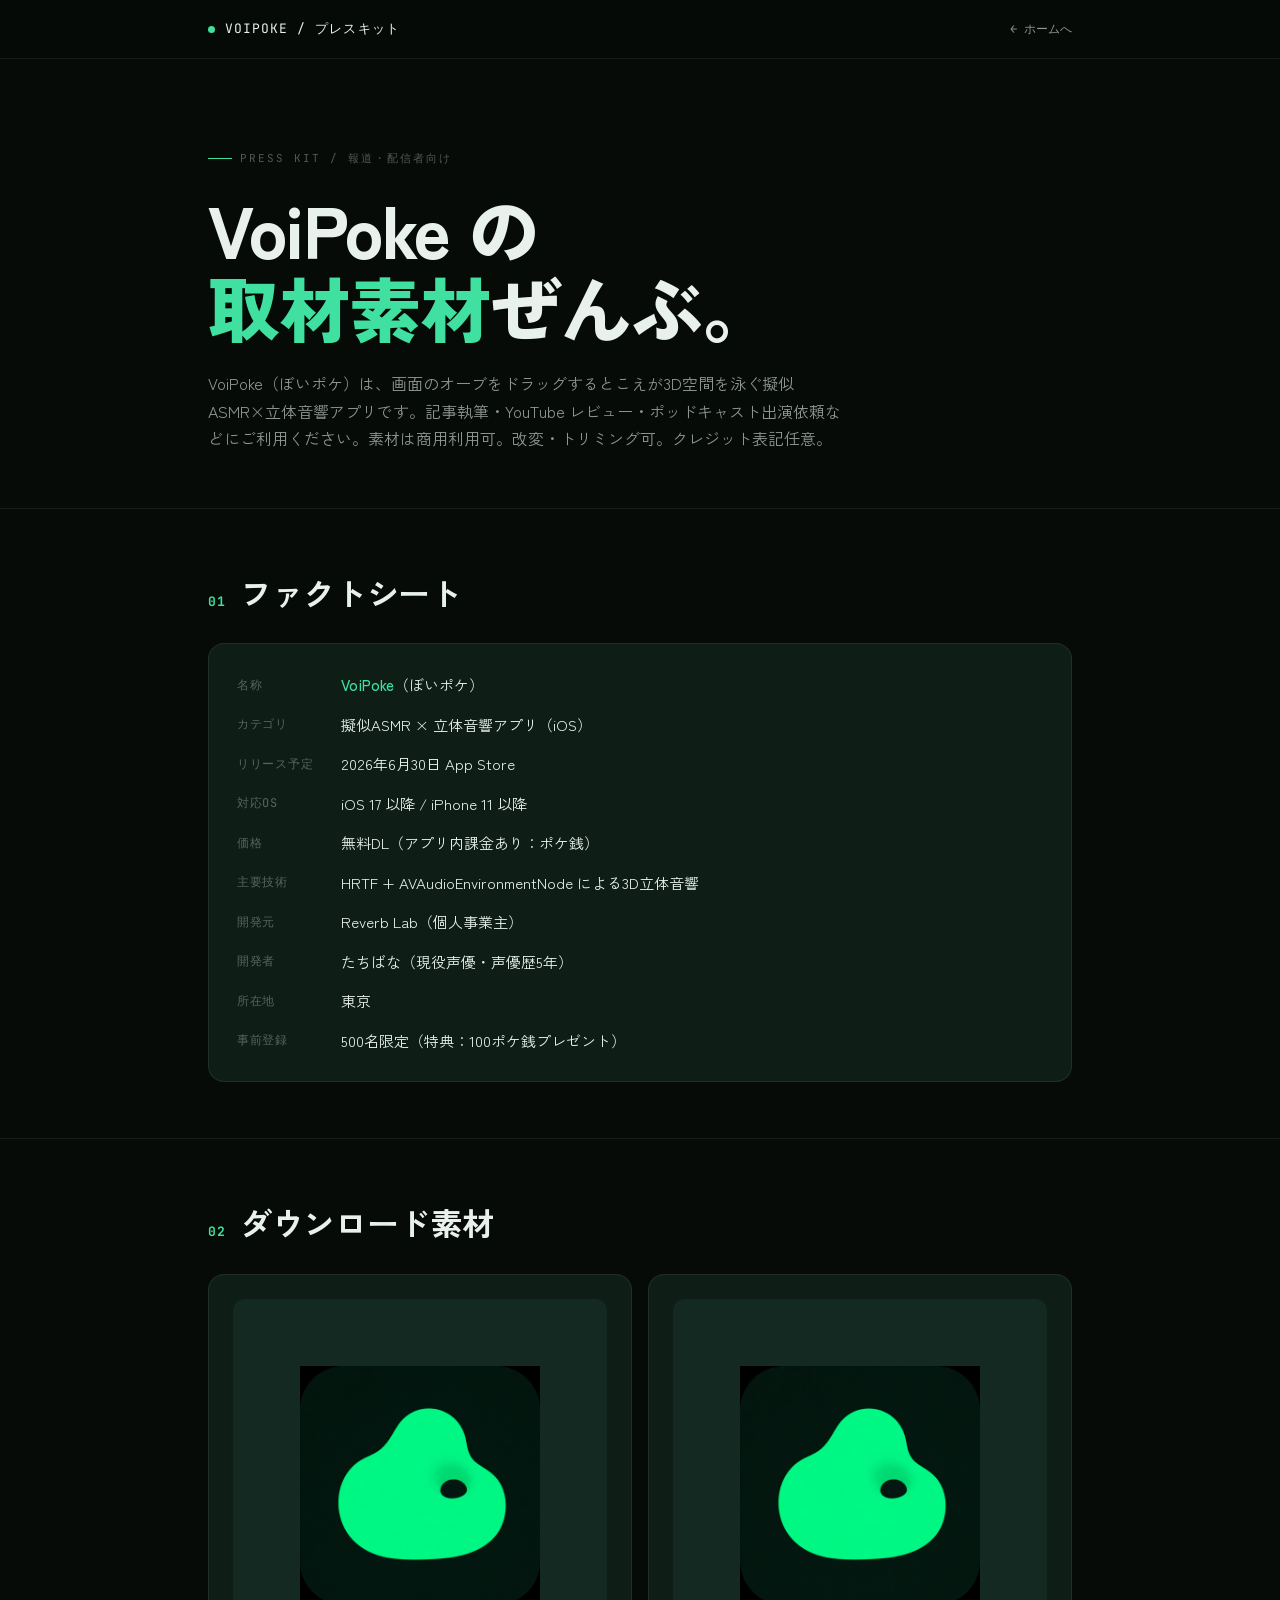
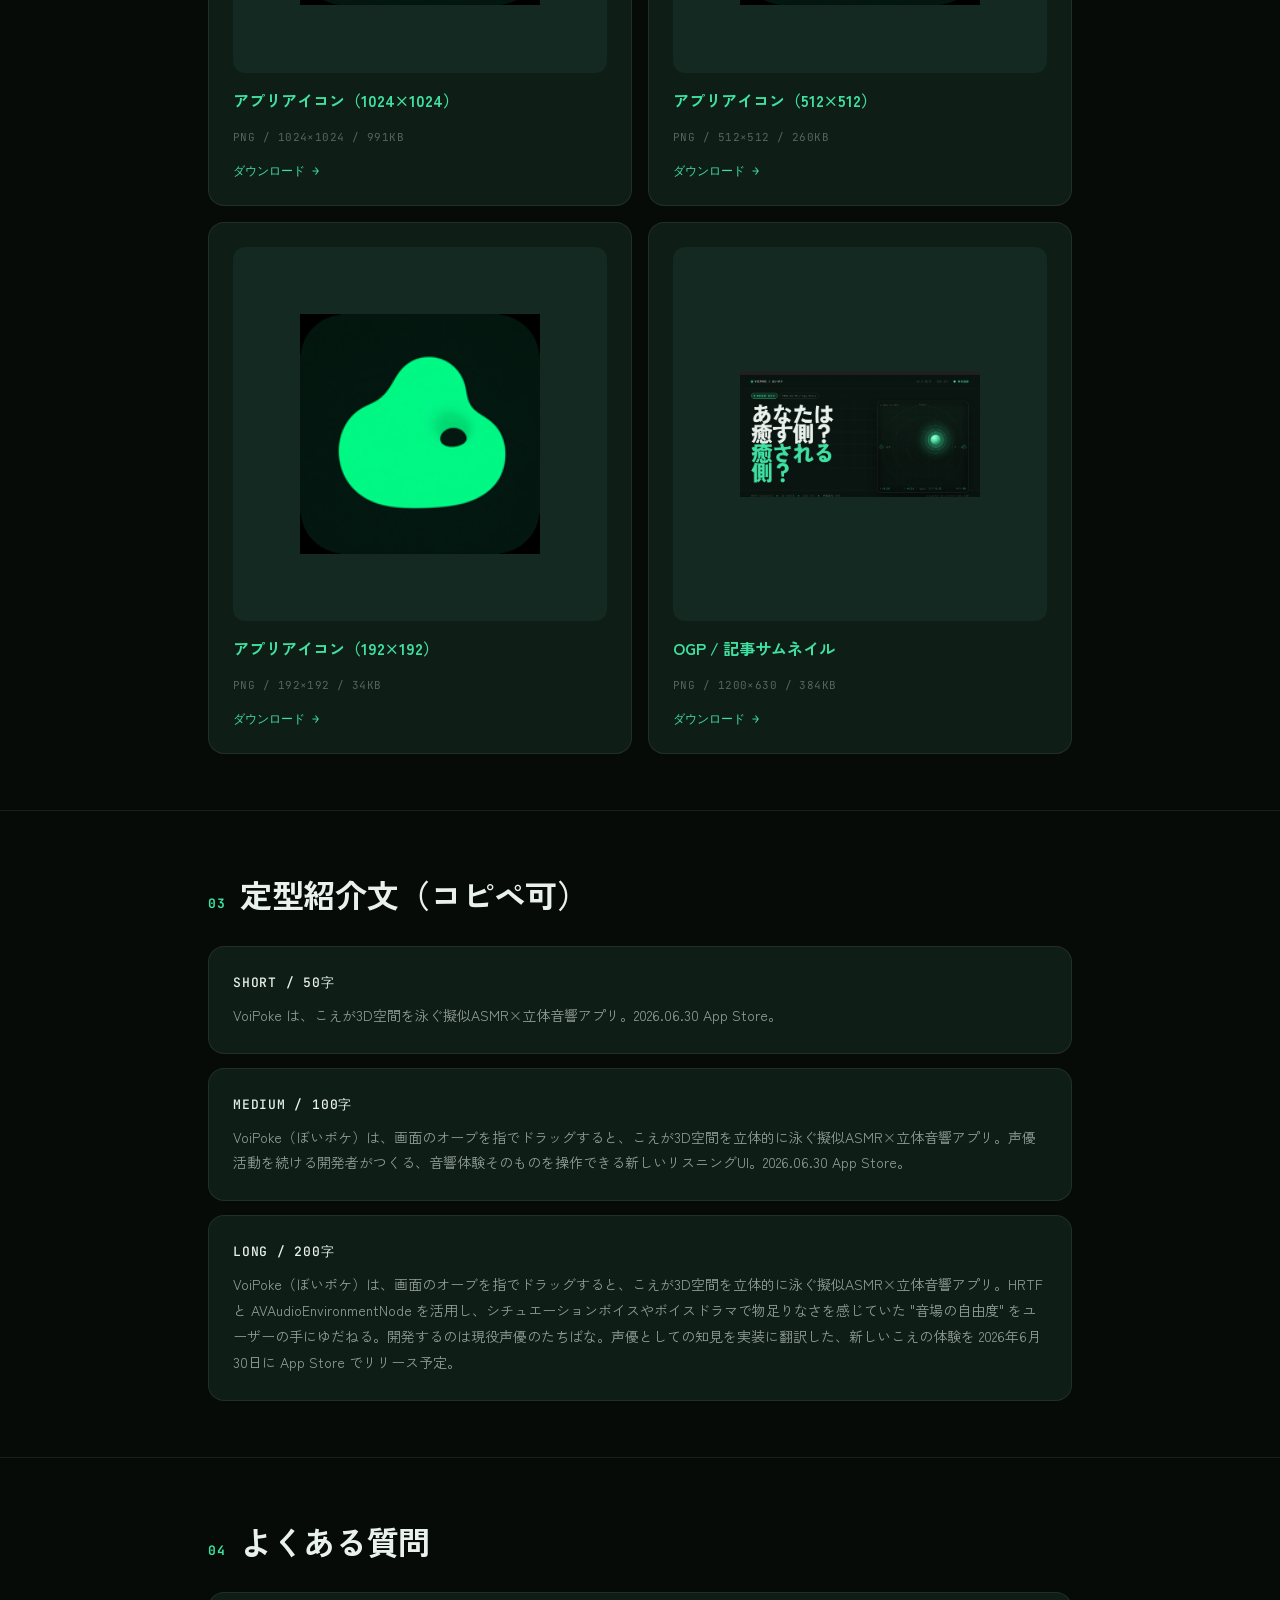
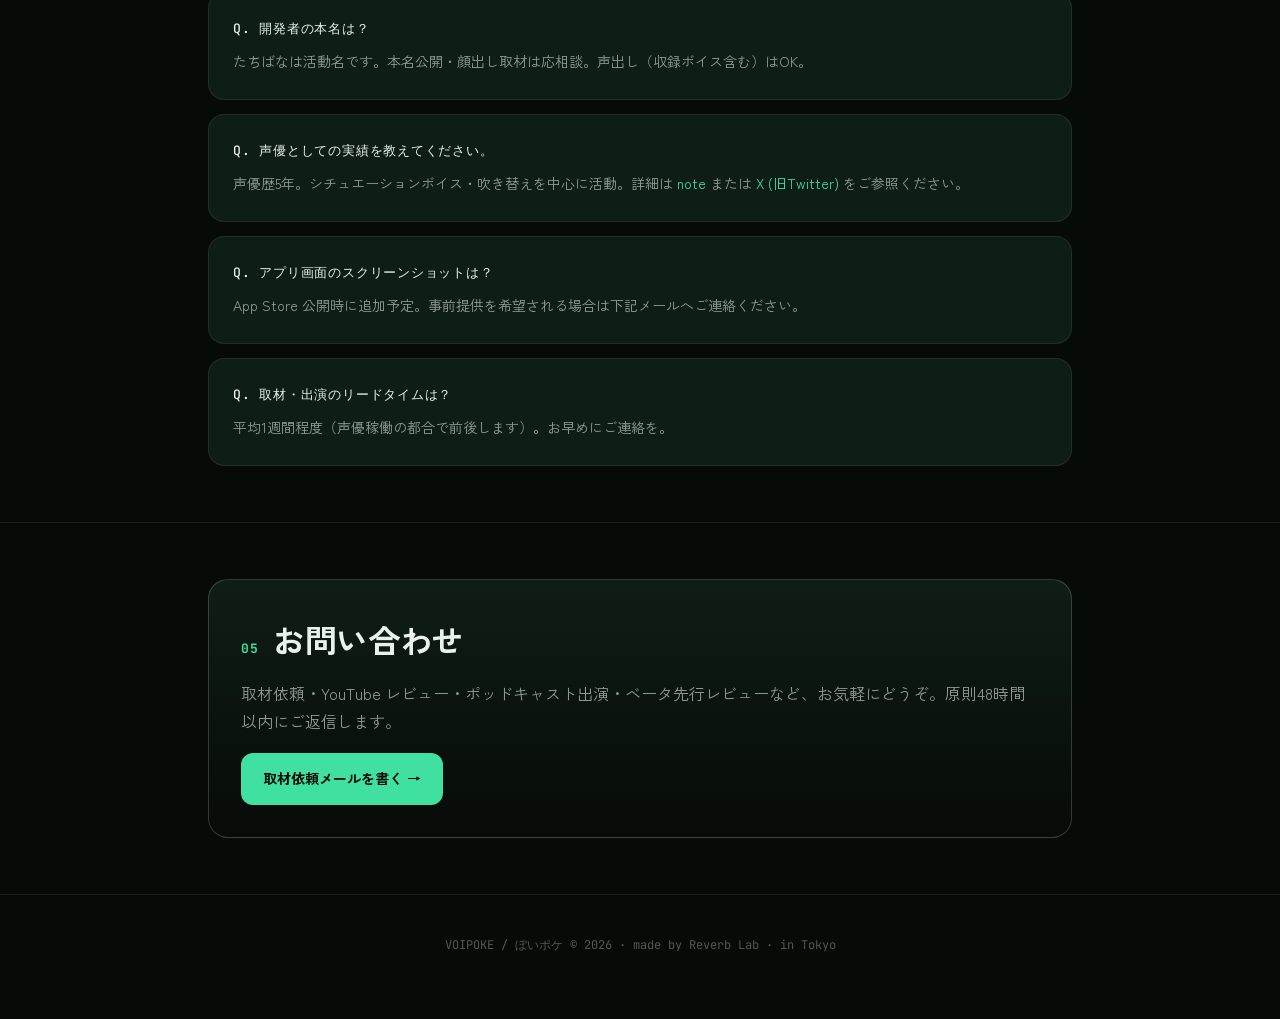
==== press/index.html @ 4cdbb6ff "feat: v0.9 mobile-friendly LP + new app icon + legal pages + press kit - Replace 8 broken `href="#"`" ====
<!doctype html>
<html lang="ja">
<head>
<meta charset="utf-8" />
<meta name="viewport" content="width=device-width, initial-scale=1, viewport-fit=cover" />
<title>VoiPoke プレスキット ─ メディア・取材・配信者向け</title>
<meta name="description" content="VoiPoke（ぼいポケ）の公式プレスキット。アプリアイコン、スクリーンショット、ファクトシート、ロゴ素材をダウンロードできます。" />
<link rel="canonical" href="https://voipoke-lp.reverb-lab.com/press" />
<link rel="icon" type="image/png" sizes="32x32" href="/icon-32.png" />
<link rel="icon" type="image/png" sizes="192x192" href="/icon-192.png" />
<link rel="apple-touch-icon" sizes="180x180" href="/icon-180.png" />
<meta property="og:title" content="VoiPoke プレスキット" />
<meta property="og:description" content="アプリアイコン、スクリーンショット、ファクトシート、ロゴ素材をダウンロードできます。" />
<meta property="og:url" content="https://voipoke-lp.reverb-lab.com/press" />
<meta property="og:type" content="website" />
<meta name="theme-color" content="#0A1410" />
<link rel="preconnect" href="https://fonts.googleapis.com" />
<link rel="preconnect" href="https://fonts.gstatic.com" crossorigin />
<link href="https://fonts.googleapis.com/css2?family=Zen+Kaku+Gothic+New:wght@400;500;700;900&family=JetBrains+Mono:wght@300;400;500&display=swap" rel="stylesheet" />
<style>
  :root{
    --ink:#070b08;
    --ink-2:#0f1d17;
    --ink-3:#142922;
    --mint:#3FE0A0;
    --mint-soft:#3FE0A055;
    --bone:#E8F1EC;
    --bone-dim:#E8F1EC99;
    --bone-mute:#E8F1EC55;
    --line:#E8F1EC15;
    --line-strong:#E8F1EC30;
    --display:'Zen Kaku Gothic New',system-ui,sans-serif;
    --mono:'JetBrains Mono',ui-monospace,monospace;
  }
  *{box-sizing:border-box;margin:0;padding:0;-webkit-font-smoothing:antialiased;}
  html,body{background:var(--ink);color:var(--bone);font-family:var(--display);}
  body{overflow-x:hidden;line-height:1.7;font-feature-settings:"palt" 1;}
  a{color:var(--mint);text-decoration:none;transition:opacity .2s;}
  a:hover{opacity:.7;}
  .container{max-width:920px;margin:0 auto;padding:0 28px;}
  @media (max-width:720px){.container{padding:0 20px;}}

  nav.top{
    position:sticky;top:0;z-index:10;
    background:rgba(7,11,8,.85);backdrop-filter:blur(12px);
    border-bottom:1px solid var(--line);
    padding:18px 0;
  }
  nav.top .inner{display:flex;align-items:center;justify-content:space-between;gap:16px;}
  nav.top .mark{font-family:var(--mono);font-size:13px;letter-spacing:.08em;display:flex;align-items:center;gap:10px;}
  nav.top .mark .dot{width:7px;height:7px;background:var(--mint);border-radius:50%;display:inline-block;}
  nav.top .back{font-family:var(--mono);font-size:12px;color:var(--bone-dim);}

  header.hero{
    padding:80px 0 56px;border-bottom:1px solid var(--line);
  }
  .tag{display:inline-flex;align-items:center;gap:8px;font-family:var(--mono);font-size:11px;letter-spacing:.18em;color:var(--bone-mute);margin-bottom:20px;}
  .tag::before{content:"";width:24px;height:1px;background:var(--mint);}
  h1{
    font-size:clamp(36px,7vw,72px);font-weight:900;line-height:1.1;letter-spacing:-.02em;
    margin-bottom:24px;
  }
  h1 .accent{color:var(--mint);}
  header.hero p{font-size:16px;color:var(--bone-dim);max-width:640px;}

  section{padding:56px 0;border-bottom:1px solid var(--line);}
  h2{
    font-size:clamp(22px,3.5vw,32px);font-weight:700;letter-spacing:-.01em;
    margin-bottom:24px;display:flex;align-items:baseline;gap:14px;
  }
  h2 .num{font-family:var(--mono);font-size:13px;color:var(--mint);letter-spacing:.08em;}
  @media (max-width:560px){
    h2{flex-direction:column;align-items:flex-start;gap:6px;}
  }

  /* Fact sheet */
  .facts{
    display:grid;grid-template-columns:max-content 1fr;gap:14px 28px;
    background:var(--ink-2);border:1px solid var(--line);border-radius:16px;padding:28px;
    font-size:15px;
  }
  .facts dt{color:var(--bone-mute);font-family:var(--mono);font-size:12px;letter-spacing:.06em;align-self:center;}
  .facts dd{color:var(--bone);}
  .facts dd b{color:var(--mint);font-weight:500;}
  @media (max-width:560px){
    .facts{grid-template-columns:1fr;gap:6px 0;padding:20px;}
    .facts dt{margin-top:14px;}
    .facts dt:first-child{margin-top:0;}
  }

  /* Asset cards */
  .assets{display:grid;grid-template-columns:repeat(2,1fr);gap:16px;}
  @media (max-width:640px){.assets{grid-template-columns:1fr;}}
  .asset{
    background:var(--ink-2);border:1px solid var(--line);border-radius:16px;
    padding:24px;display:flex;flex-direction:column;gap:14px;
    transition:border-color .2s, transform .2s;
  }
  .asset:hover{border-color:var(--mint-soft);transform:translateY(-2px);}
  .asset-thumb{
    aspect-ratio:1/1;background:var(--ink-3);border-radius:12px;
    display:flex;align-items:center;justify-content:center;overflow:hidden;
  }
  .asset-thumb img{width:100%;height:100%;object-fit:contain;padding:18%;}
  .asset h3{font-size:16px;font-weight:600;}
  .asset .meta{font-family:var(--mono);font-size:11px;color:var(--bone-mute);letter-spacing:.04em;}
  .asset .dl{
    margin-top:auto;display:inline-flex;align-items:center;gap:8px;
    font-family:var(--mono);font-size:12px;color:var(--mint);
  }

  /* Boilerplate */
  .boil{
    background:var(--ink-2);border:1px solid var(--line);border-radius:16px;
    padding:24px;font-size:14px;color:var(--bone-dim);line-height:1.85;
  }
  .boil h4{color:var(--bone);font-size:13px;font-weight:500;margin-bottom:8px;font-family:var(--mono);letter-spacing:.06em;}
  .boil + .boil{margin-top:14px;}

  /* Contact */
  .contact{
    background:linear-gradient(180deg,#0f1d17,#070b08);
    border:1px solid var(--line-strong);border-radius:20px;
    padding:32px;
  }
  .contact h2{margin-bottom:14px;}
  .contact p{color:var(--bone-dim);margin-bottom:18px;}
  .contact a.btn{
    display:inline-flex;align-items:center;gap:10px;
    padding:14px 22px;border-radius:12px;
    background:var(--mint);color:var(--ink);font-weight:700;font-size:14px;
  }

  footer{padding:40px 0 64px;color:var(--bone-mute);font-size:12px;font-family:var(--mono);text-align:center;}
</style>
</head>
<body>

<nav class="top">
  <div class="container inner">
    <div class="mark"><span class="dot"></span>VOIPOKE / プレスキット</div>
    <a class="back" href="/">← ホームへ</a>
  </div>
</nav>

<header class="hero">
  <div class="container">
    <div class="tag">PRESS KIT / 報道・配信者向け</div>
    <h1>VoiPoke の<br /><span class="accent">取材素材</span>ぜんぶ。</h1>
    <p>VoiPoke（ぼいポケ）は、画面のオーブをドラッグするとこえが3D空間を泳ぐ擬似ASMR×立体音響アプリです。記事執筆・YouTube レビュー・ポッドキャスト出演依頼などにご利用ください。素材は商用利用可。改変・トリミング可。クレジット表記任意。</p>
  </div>
</header>

<section>
  <div class="container">
    <h2><span class="num">01</span>ファクトシート</h2>
    <dl class="facts">
      <dt>名称</dt><dd><b>VoiPoke</b>（ぼいポケ）</dd>
      <dt>カテゴリ</dt><dd>擬似ASMR × 立体音響アプリ（iOS）</dd>
      <dt>リリース予定</dt><dd>2026年6月30日 App Store</dd>
      <dt>対応OS</dt><dd>iOS 17 以降 / iPhone 11 以降</dd>
      <dt>価格</dt><dd>無料DL（アプリ内課金あり：ポケ銭）</dd>
      <dt>主要技術</dt><dd>HRTF + AVAudioEnvironmentNode による3D立体音響</dd>
      <dt>開発元</dt><dd>Reverb Lab（個人事業主）</dd>
      <dt>開発者</dt><dd>たちばな（現役声優・声優歴5年）</dd>
      <dt>所在地</dt><dd>東京</dd>
      <dt>事前登録</dt><dd>500名限定（特典：100ポケ銭プレゼント）</dd>
    </dl>
  </div>
</section>

<section>
  <div class="container">
    <h2><span class="num">02</span>ダウンロード素材</h2>
    <div class="assets">
      <a class="asset" href="/icon-1024.png" download>
        <div class="asset-thumb"><img src="/icon-1024.png" alt="VoiPoke アプリアイコン" /></div>
        <h3>アプリアイコン（1024×1024）</h3>
        <div class="meta">PNG / 1024×1024 / 991KB</div>
        <div class="dl">ダウンロード →</div>
      </a>
      <a class="asset" href="/icon-512.png" download>
        <div class="asset-thumb"><img src="/icon-512.png" alt="VoiPoke アプリアイコン 512" /></div>
        <h3>アプリアイコン（512×512）</h3>
        <div class="meta">PNG / 512×512 / 260KB</div>
        <div class="dl">ダウンロード →</div>
      </a>
      <a class="asset" href="/icon-192.png" download>
        <div class="asset-thumb"><img src="/icon-192.png" alt="VoiPoke アプリアイコン 192" /></div>
        <h3>アプリアイコン（192×192）</h3>
        <div class="meta">PNG / 192×192 / 34KB</div>
        <div class="dl">ダウンロード →</div>
      </a>
      <a class="asset" href="/ogp.png" download>
        <div class="asset-thumb"><img src="/ogp.png" alt="VoiPoke OGP 画像" /></div>
        <h3>OGP / 記事サムネイル</h3>
        <div class="meta">PNG / 1200×630 / 384KB</div>
        <div class="dl">ダウンロード →</div>
      </a>
    </div>
  </div>
</section>

<section>
  <div class="container">
    <h2><span class="num">03</span>定型紹介文（コピペ可）</h2>
    <div class="boil">
      <h4>SHORT / 50字</h4>
      VoiPoke は、こえが3D空間を泳ぐ擬似ASMR×立体音響アプリ。2026.06.30 App Store。
    </div>
    <div class="boil">
      <h4>MEDIUM / 100字</h4>
      VoiPoke（ぼいポケ）は、画面のオーブを指でドラッグすると、こえが3D空間を立体的に泳ぐ擬似ASMR×立体音響アプリ。声優活動を続ける開発者がつくる、音響体験そのものを操作できる新しいリスニングUI。2026.06.30 App Store。
    </div>
    <div class="boil">
      <h4>LONG / 200字</h4>
      VoiPoke（ぼいポケ）は、画面のオーブを指でドラッグすると、こえが3D空間を立体的に泳ぐ擬似ASMR×立体音響アプリ。HRTF と AVAudioEnvironmentNode を活用し、シチュエーションボイスやボイスドラマで物足りなさを感じていた "音場の自由度" をユーザーの手にゆだねる。開発するのは現役声優のたちばな。声優としての知見を実装に翻訳した、新しいこえの体験を 2026年6月30日に App Store でリリース予定。
    </div>
  </div>
</section>

<section>
  <div class="container">
    <h2><span class="num">04</span>よくある質問</h2>
    <div class="boil">
      <h4>Q. 開発者の本名は？</h4>
      たちばなは活動名です。本名公開・顔出し取材は応相談。声出し（収録ボイス含む）はOK。
    </div>
    <div class="boil">
      <h4>Q. 声優としての実績を教えてください。</h4>
      声優歴5年。シチュエーションボイス・吹き替えを中心に活動。詳細は <a href="https://note.com/Tachibanavoice" target="_blank" rel="noopener noreferrer">note</a> または <a href="https://x.com/Tachibanavoice" target="_blank" rel="noopener noreferrer">X (旧Twitter)</a> をご参照ください。
    </div>
    <div class="boil">
      <h4>Q. アプリ画面のスクリーンショットは？</h4>
      App Store 公開時に追加予定。事前提供を希望される場合は下記メールへご連絡ください。
    </div>
    <div class="boil">
      <h4>Q. 取材・出演のリードタイムは？</h4>
      平均1週間程度（声優稼働の都合で前後します）。お早めにご連絡を。
    </div>
  </div>
</section>

<section>
  <div class="container">
    <div class="contact">
      <h2><span class="num">05</span>お問い合わせ</h2>
      <p>取材依頼・YouTube レビュー・ポッドキャスト出演・ベータ先行レビューなど、お気軽にどうぞ。原則48時間以内にご返信します。</p>
      <a class="btn" href="mailto:eitosato0818@gmail.com?subject=%5BVoiPoke%5D%20%E3%83%97%E3%83%AC%E3%82%B9%E5%8F%96%E6%9D%90%E3%81%AE%E3%81%94%E4%BE%9D%E9%A0%BC">取材依頼メールを書く →</a>
    </div>
  </div>
</section>

<footer>
  <div class="container">
    VOIPOKE / ぼいポケ © 2026 · made by Reverb Lab · in Tokyo
  </div>
</footer>

</body>
</html>
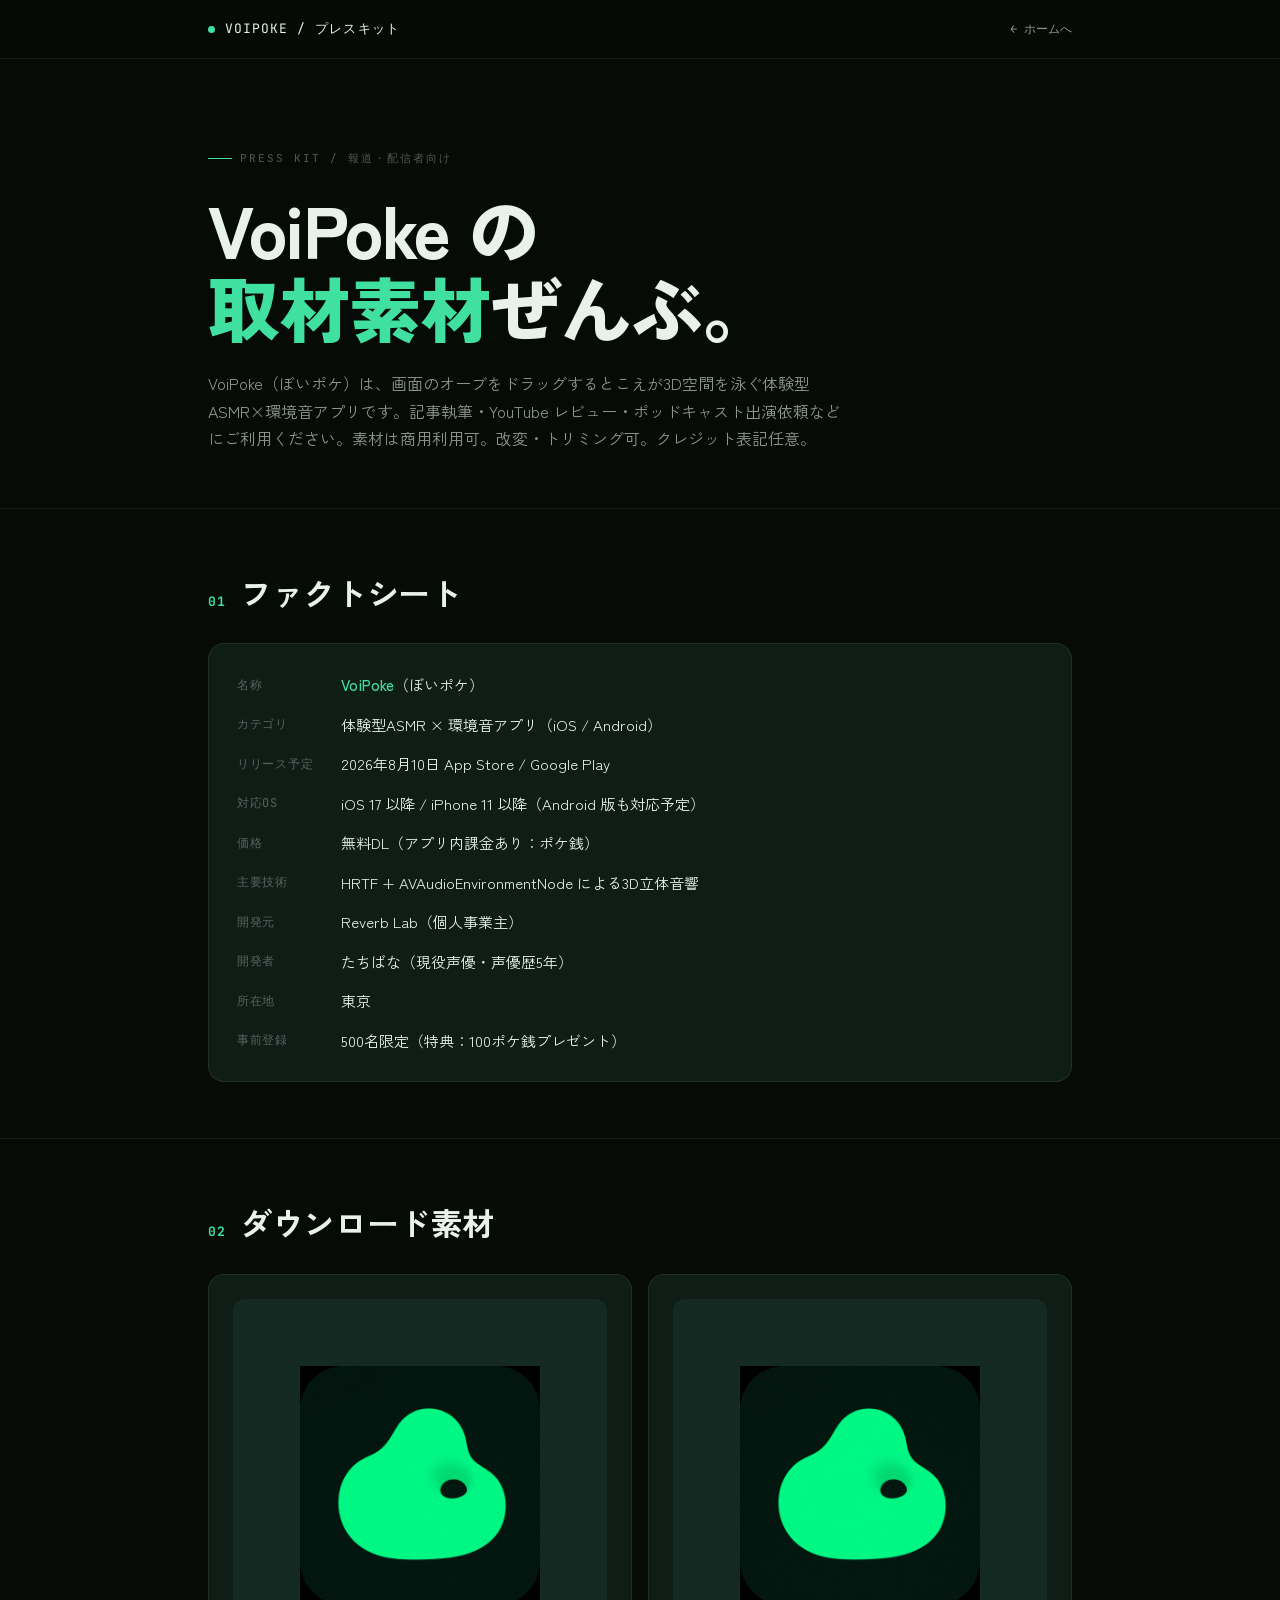
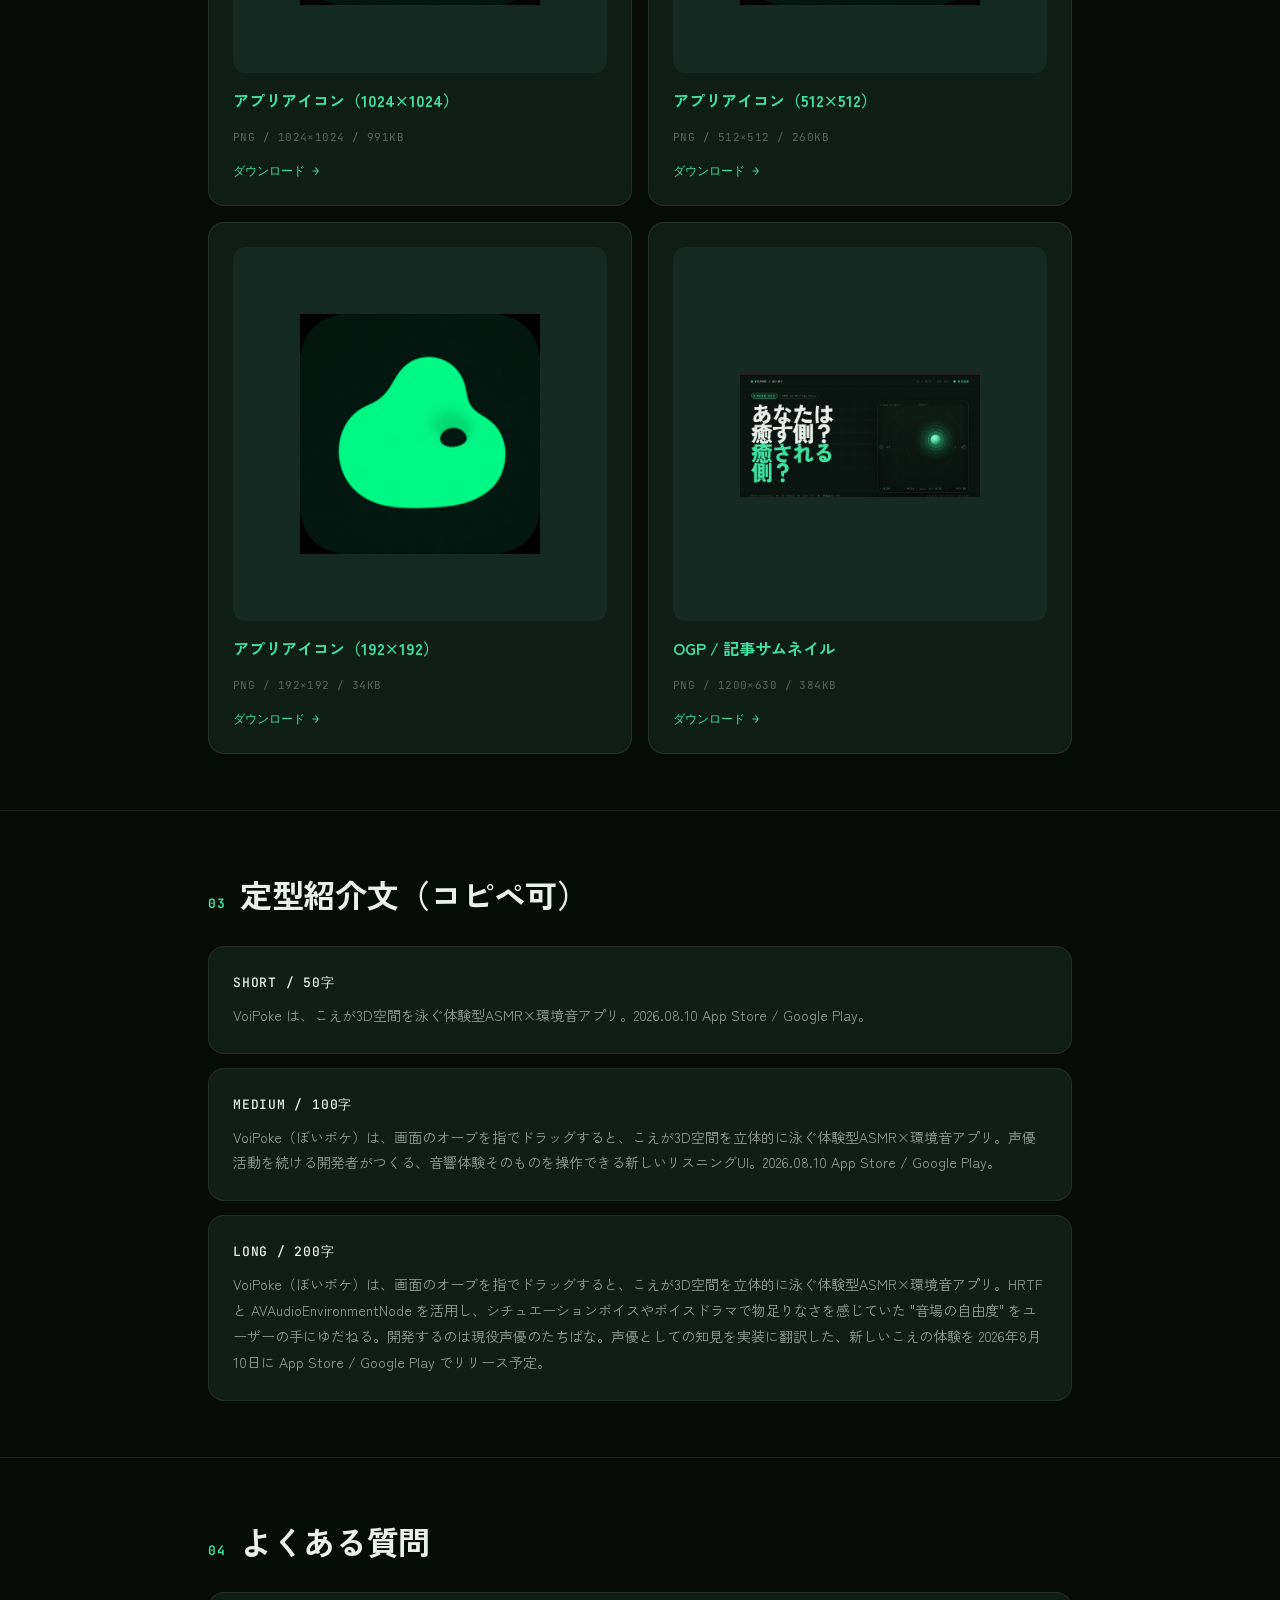
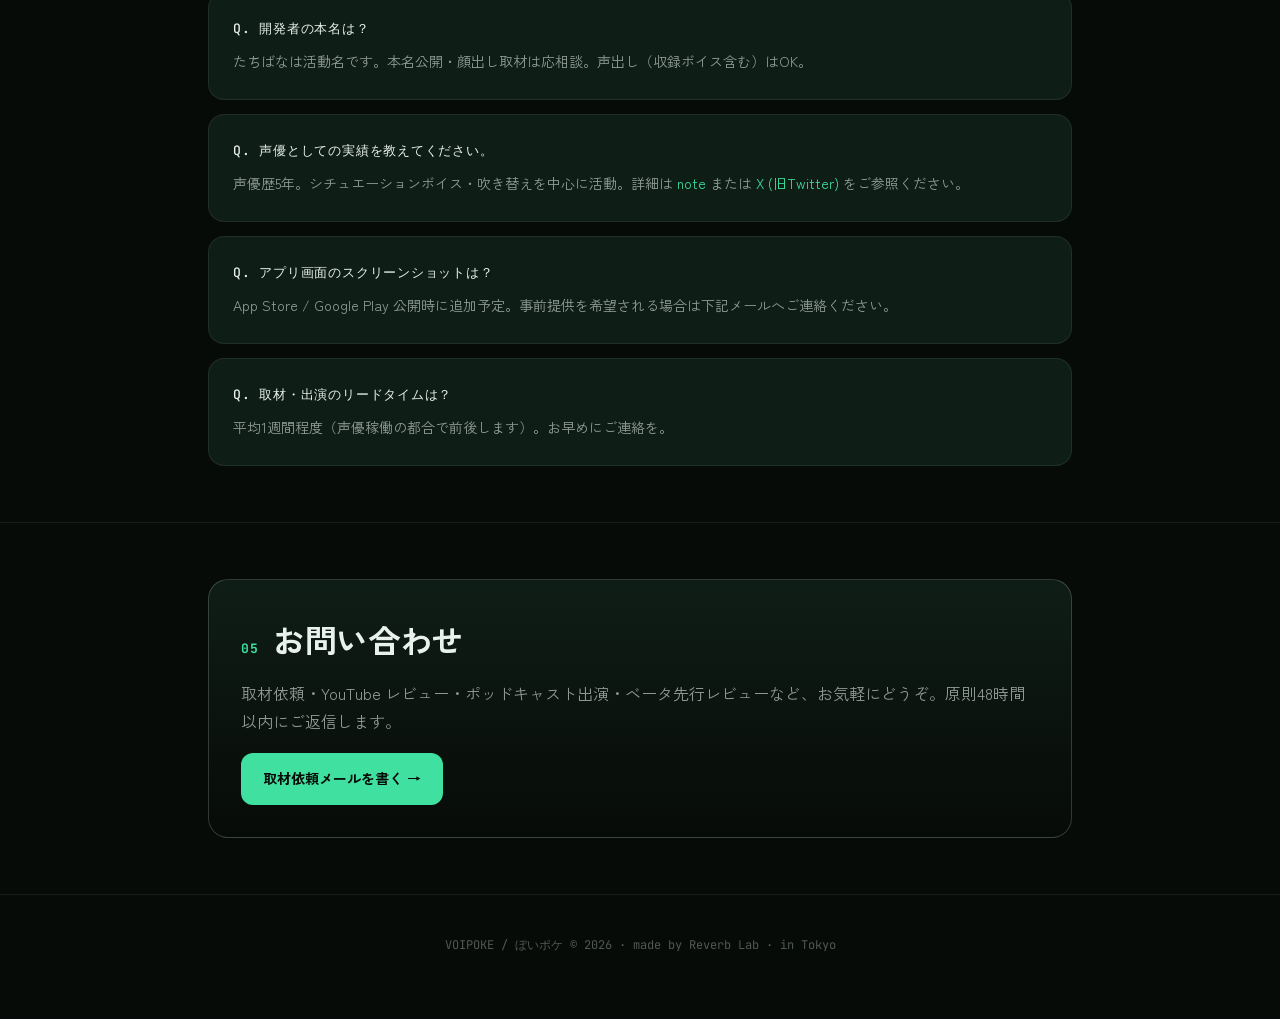
==== commit 094e47c1: "fix: VoiPokeリリース日を2026年8月10日に統一・コンセプトを体験型ASMR×環境音/iOS・Androidに整合・告知v1.1" ====
--- a/press/index.html
+++ b/press/index.html
@@ -133,6 +133,14 @@
 
   footer{padding:40px 0 64px;color:var(--bone-mute);font-size:12px;font-family:var(--mono);text-align:center;}
 </style>
+    <!-- Google tag (gtag.js) -->
+    <script async src="https://www.googletagmanager.com/gtag/js?id=G-VFQ79024RH"></script>
+    <script>
+      window.dataLayer = window.dataLayer || [];
+      function gtag(){dataLayer.push(arguments);}
+      gtag('js', new Date());
+      gtag('config', 'G-VFQ79024RH');
+    </script>
 </head>
 <body>
 
@@ -147,7 +155,7 @@
   <div class="container">
     <div class="tag">PRESS KIT / 報道・配信者向け</div>
     <h1>VoiPoke の<br /><span class="accent">取材素材</span>ぜんぶ。</h1>
-    <p>VoiPoke（ぼいポケ）は、画面のオーブをドラッグするとこえが3D空間を泳ぐ擬似ASMR×立体音響アプリです。記事執筆・YouTube レビュー・ポッドキャスト出演依頼などにご利用ください。素材は商用利用可。改変・トリミング可。クレジット表記任意。</p>
+    <p>VoiPoke（ぼいポケ）は、画面のオーブをドラッグするとこえが3D空間を泳ぐ体験型ASMR×環境音アプリです。記事執筆・YouTube レビュー・ポッドキャスト出演依頼などにご利用ください。素材は商用利用可。改変・トリミング可。クレジット表記任意。</p>
   </div>
 </header>
 
@@ -156,9 +164,9 @@
     <h2><span class="num">01</span>ファクトシート</h2>
     <dl class="facts">
       <dt>名称</dt><dd><b>VoiPoke</b>（ぼいポケ）</dd>
-      <dt>カテゴリ</dt><dd>擬似ASMR × 立体音響アプリ（iOS）</dd>
-      <dt>リリース予定</dt><dd>2026年6月30日 App Store</dd>
-      <dt>対応OS</dt><dd>iOS 17 以降 / iPhone 11 以降</dd>
+      <dt>カテゴリ</dt><dd>体験型ASMR × 環境音アプリ（iOS / Android）</dd>
+      <dt>リリース予定</dt><dd>2026年8月10日 App Store / Google Play</dd>
+      <dt>対応OS</dt><dd>iOS 17 以降 / iPhone 11 以降（Android 版も対応予定）</dd>
       <dt>価格</dt><dd>無料DL（アプリ内課金あり：ポケ銭）</dd>
       <dt>主要技術</dt><dd>HRTF + AVAudioEnvironmentNode による3D立体音響</dd>
       <dt>開発元</dt><dd>Reverb Lab（個人事業主）</dd>
@@ -206,15 +214,15 @@
     <h2><span class="num">03</span>定型紹介文（コピペ可）</h2>
     <div class="boil">
       <h4>SHORT / 50字</h4>
-      VoiPoke は、こえが3D空間を泳ぐ擬似ASMR×立体音響アプリ。2026.06.30 App Store。
+      VoiPoke は、こえが3D空間を泳ぐ体験型ASMR×環境音アプリ。2026.08.10 App Store / Google Play。
     </div>
     <div class="boil">
       <h4>MEDIUM / 100字</h4>
-      VoiPoke（ぼいポケ）は、画面のオーブを指でドラッグすると、こえが3D空間を立体的に泳ぐ擬似ASMR×立体音響アプリ。声優活動を続ける開発者がつくる、音響体験そのものを操作できる新しいリスニングUI。2026.06.30 App Store。
+      VoiPoke（ぼいポケ）は、画面のオーブを指でドラッグすると、こえが3D空間を立体的に泳ぐ体験型ASMR×環境音アプリ。声優活動を続ける開発者がつくる、音響体験そのものを操作できる新しいリスニングUI。2026.08.10 App Store / Google Play。
     </div>
     <div class="boil">
       <h4>LONG / 200字</h4>
-      VoiPoke（ぼいポケ）は、画面のオーブを指でドラッグすると、こえが3D空間を立体的に泳ぐ擬似ASMR×立体音響アプリ。HRTF と AVAudioEnvironmentNode を活用し、シチュエーションボイスやボイスドラマで物足りなさを感じていた "音場の自由度" をユーザーの手にゆだねる。開発するのは現役声優のたちばな。声優としての知見を実装に翻訳した、新しいこえの体験を 2026年6月30日に App Store でリリース予定。
+      VoiPoke（ぼいポケ）は、画面のオーブを指でドラッグすると、こえが3D空間を立体的に泳ぐ体験型ASMR×環境音アプリ。HRTF と AVAudioEnvironmentNode を活用し、シチュエーションボイスやボイスドラマで物足りなさを感じていた "音場の自由度" をユーザーの手にゆだねる。開発するのは現役声優のたちばな。声優としての知見を実装に翻訳した、新しいこえの体験を 2026年8月10日に App Store / Google Play でリリース予定。
     </div>
   </div>
 </section>
@@ -232,7 +240,7 @@
     </div>
     <div class="boil">
       <h4>Q. アプリ画面のスクリーンショットは？</h4>
-      App Store 公開時に追加予定。事前提供を希望される場合は下記メールへご連絡ください。
+      App Store / Google Play 公開時に追加予定。事前提供を希望される場合は下記メールへご連絡ください。
     </div>
     <div class="boil">
       <h4>Q. 取材・出演のリードタイムは？</h4>
@@ -246,7 +254,7 @@
     <div class="contact">
       <h2><span class="num">05</span>お問い合わせ</h2>
       <p>取材依頼・YouTube レビュー・ポッドキャスト出演・ベータ先行レビューなど、お気軽にどうぞ。原則48時間以内にご返信します。</p>
-      <a class="btn" href="mailto:eitosato0818@gmail.com?subject=%5BVoiPoke%5D%20%E3%83%97%E3%83%AC%E3%82%B9%E5%8F%96%E6%9D%90%E3%81%AE%E3%81%94%E4%BE%9D%E9%A0%BC">取材依頼メールを書く →</a>
+      <a class="btn" href="mailto:tachibanavoice@icloud.com?subject=%5BVoiPoke%5D%20%E3%83%97%E3%83%AC%E3%82%B9%E5%8F%96%E6%9D%90%E3%81%AE%E3%81%94%E4%BE%9D%E9%A0%BC">取材依頼メールを書く →</a>
     </div>
   </div>
 </section>
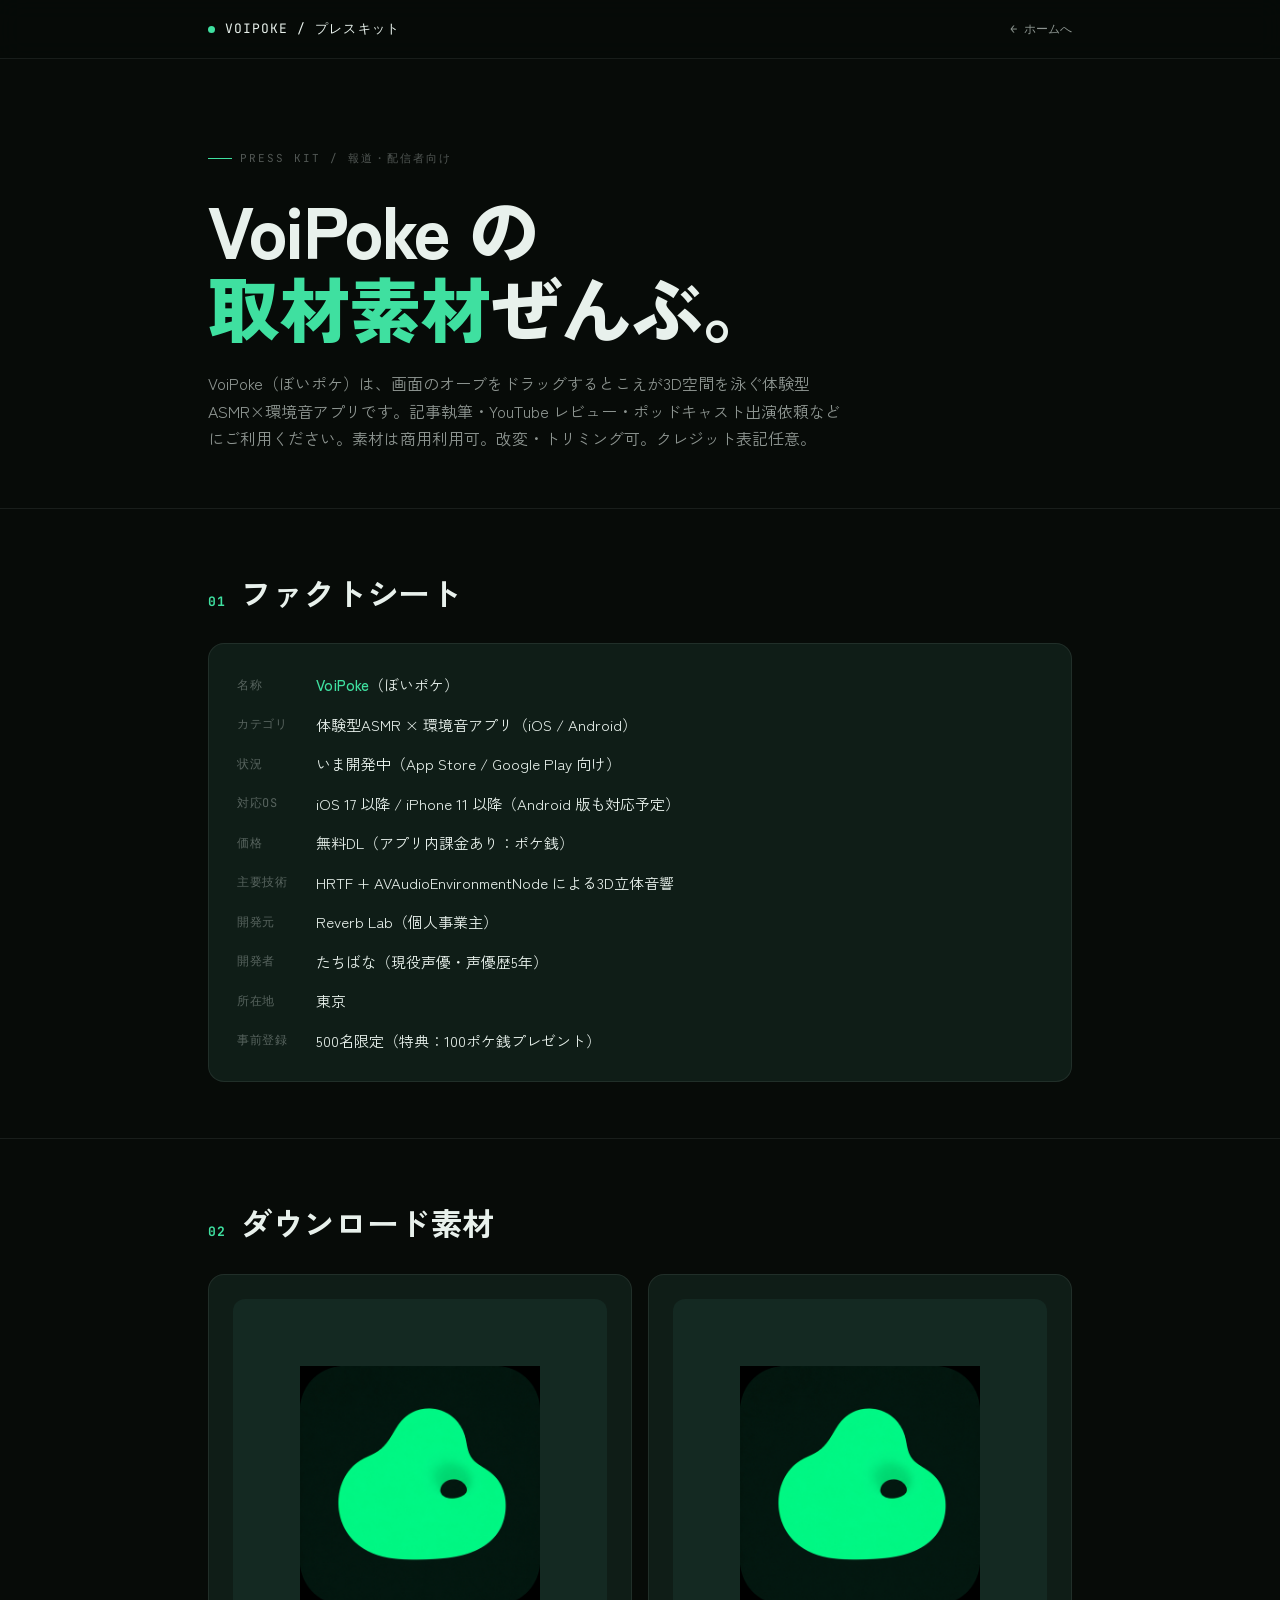
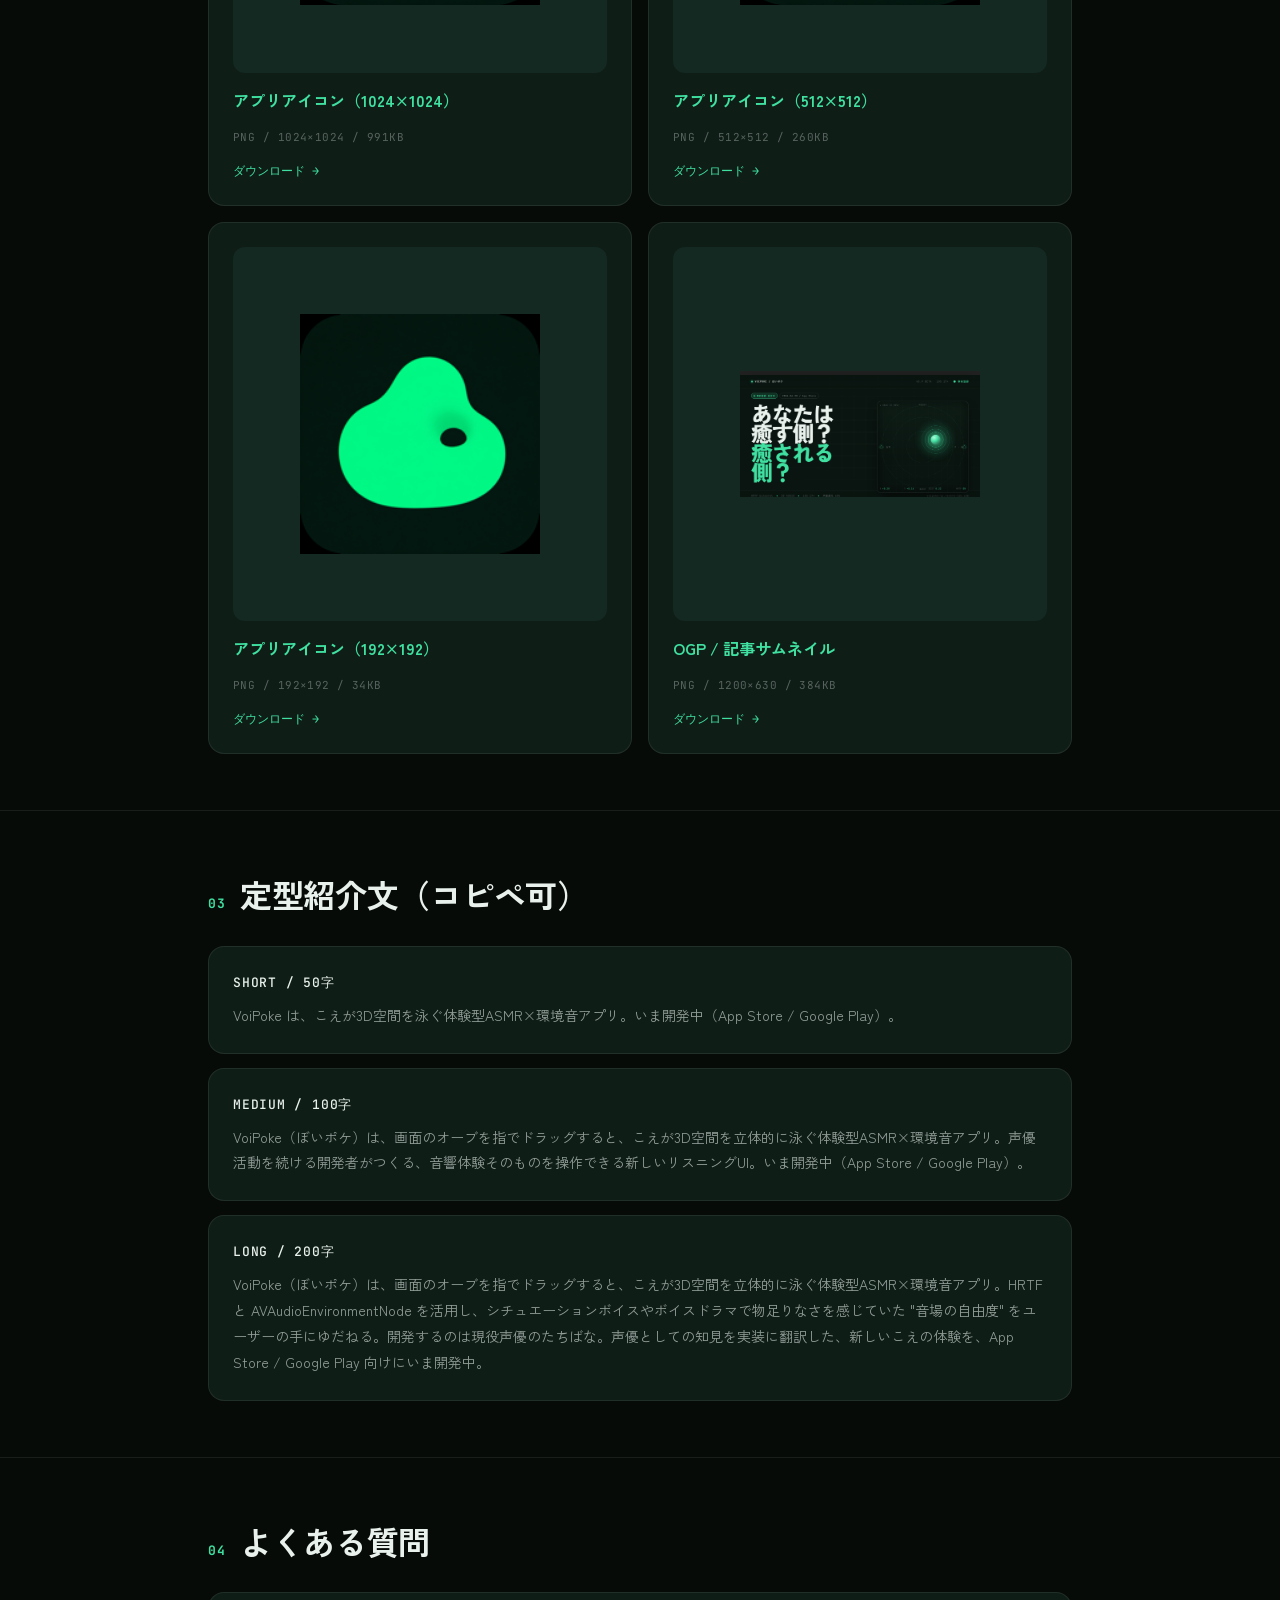
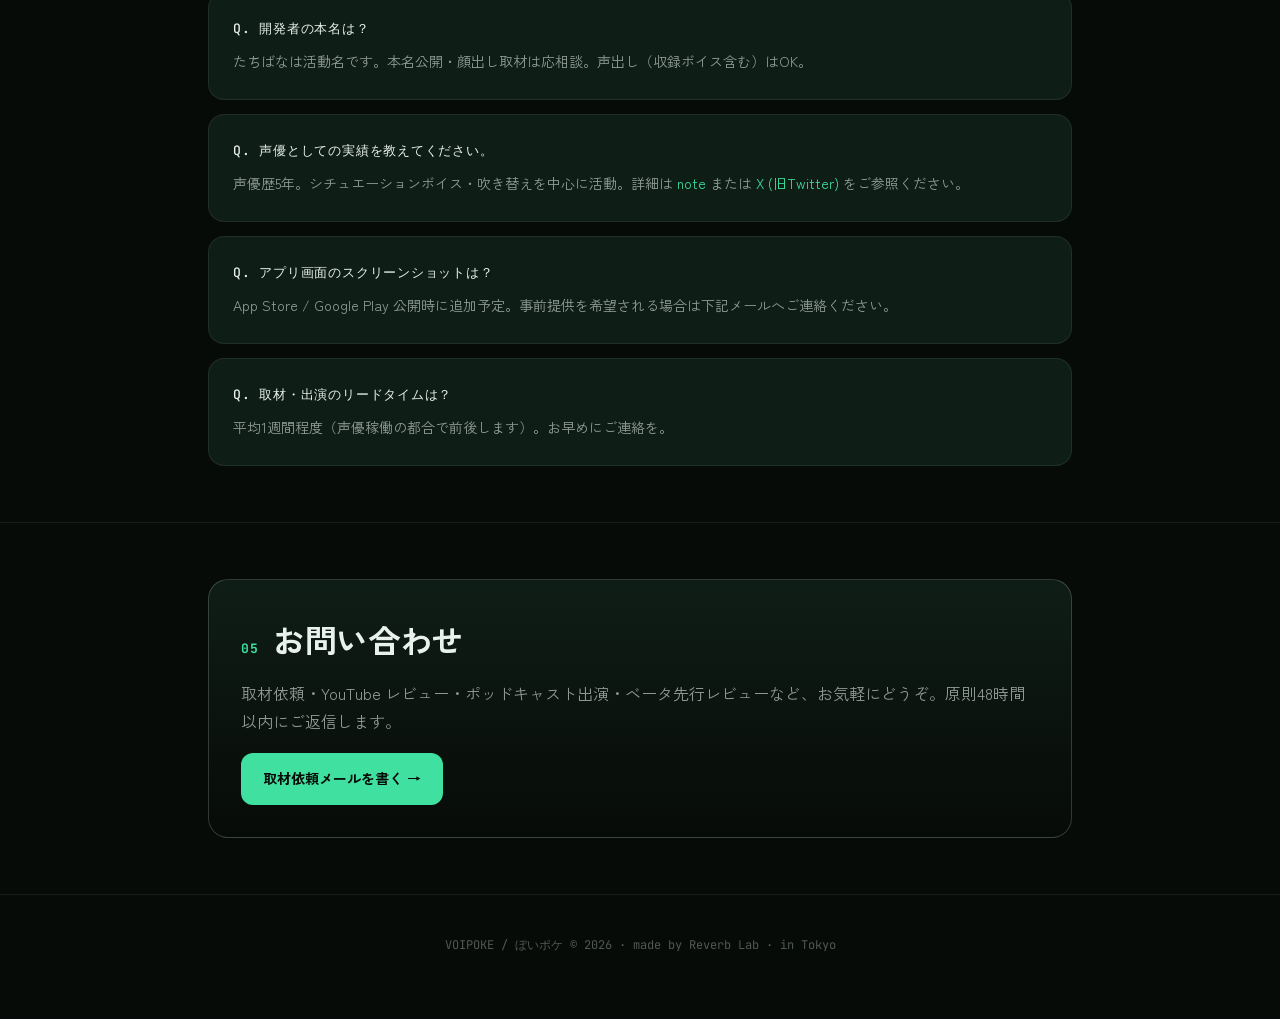
==== commit c6a4ef1b: "fix(lp): リリース日の表示を「いま開発中」に（8/10 の日付とカウントダウンを外す） Co-Authored-By: Claude Opus 5.5 <noreply@anthropic.c" ====
--- a/press/index.html
+++ b/press/index.html
@@ -165,7 +165,7 @@
     <dl class="facts">
       <dt>名称</dt><dd><b>VoiPoke</b>（ぼいポケ）</dd>
       <dt>カテゴリ</dt><dd>体験型ASMR × 環境音アプリ（iOS / Android）</dd>
-      <dt>リリース予定</dt><dd>2026年8月10日 App Store / Google Play</dd>
+      <dt>状況</dt><dd>いま開発中（App Store / Google Play 向け）</dd>
       <dt>対応OS</dt><dd>iOS 17 以降 / iPhone 11 以降（Android 版も対応予定）</dd>
       <dt>価格</dt><dd>無料DL（アプリ内課金あり：ポケ銭）</dd>
       <dt>主要技術</dt><dd>HRTF + AVAudioEnvironmentNode による3D立体音響</dd>
@@ -214,15 +214,15 @@
     <h2><span class="num">03</span>定型紹介文（コピペ可）</h2>
     <div class="boil">
       <h4>SHORT / 50字</h4>
-      VoiPoke は、こえが3D空間を泳ぐ体験型ASMR×環境音アプリ。2026.08.10 App Store / Google Play。
+      VoiPoke は、こえが3D空間を泳ぐ体験型ASMR×環境音アプリ。いま開発中（App Store / Google Play）。
     </div>
     <div class="boil">
       <h4>MEDIUM / 100字</h4>
-      VoiPoke（ぼいポケ）は、画面のオーブを指でドラッグすると、こえが3D空間を立体的に泳ぐ体験型ASMR×環境音アプリ。声優活動を続ける開発者がつくる、音響体験そのものを操作できる新しいリスニングUI。2026.08.10 App Store / Google Play。
+      VoiPoke（ぼいポケ）は、画面のオーブを指でドラッグすると、こえが3D空間を立体的に泳ぐ体験型ASMR×環境音アプリ。声優活動を続ける開発者がつくる、音響体験そのものを操作できる新しいリスニングUI。いま開発中（App Store / Google Play）。
     </div>
     <div class="boil">
       <h4>LONG / 200字</h4>
-      VoiPoke（ぼいポケ）は、画面のオーブを指でドラッグすると、こえが3D空間を立体的に泳ぐ体験型ASMR×環境音アプリ。HRTF と AVAudioEnvironmentNode を活用し、シチュエーションボイスやボイスドラマで物足りなさを感じていた "音場の自由度" をユーザーの手にゆだねる。開発するのは現役声優のたちばな。声優としての知見を実装に翻訳した、新しいこえの体験を 2026年8月10日に App Store / Google Play でリリース予定。
+      VoiPoke（ぼいポケ）は、画面のオーブを指でドラッグすると、こえが3D空間を立体的に泳ぐ体験型ASMR×環境音アプリ。HRTF と AVAudioEnvironmentNode を活用し、シチュエーションボイスやボイスドラマで物足りなさを感じていた "音場の自由度" をユーザーの手にゆだねる。開発するのは現役声優のたちばな。声優としての知見を実装に翻訳した、新しいこえの体験を、App Store / Google Play 向けにいま開発中。
     </div>
   </div>
 </section>
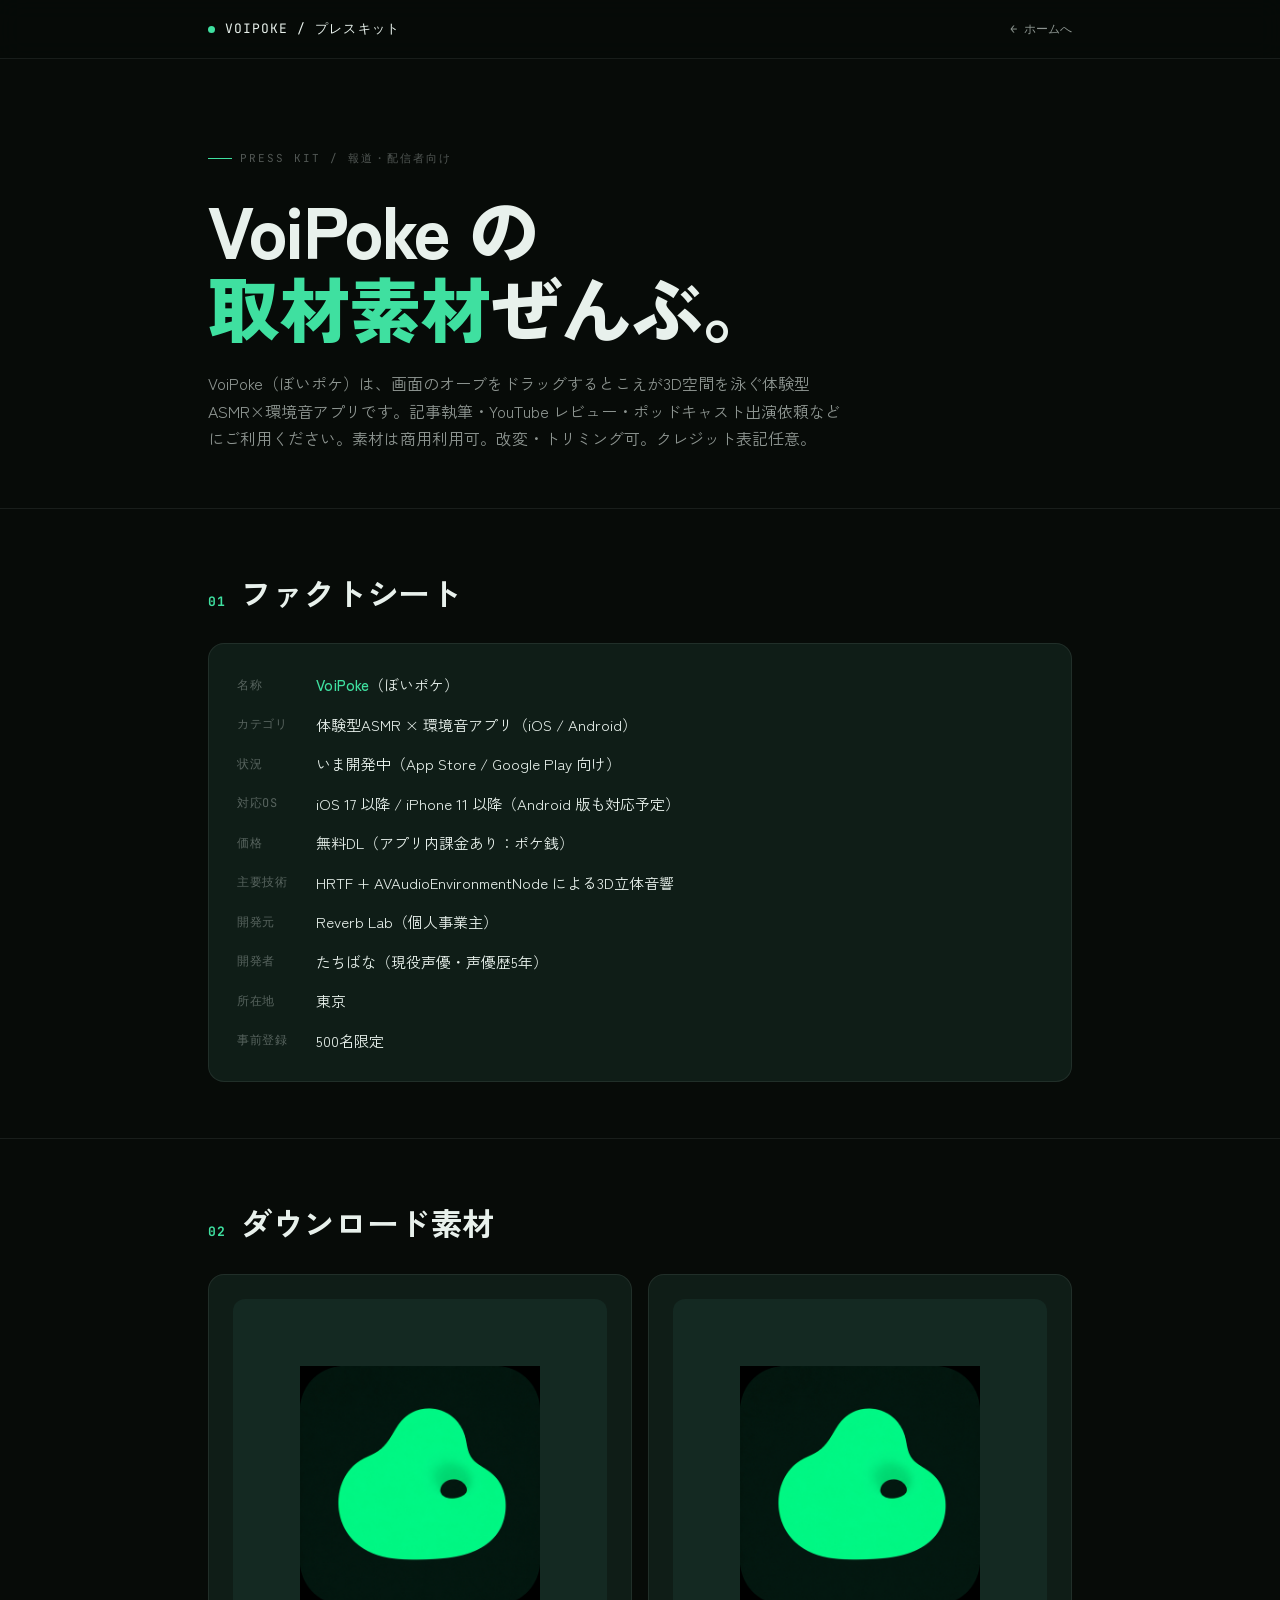
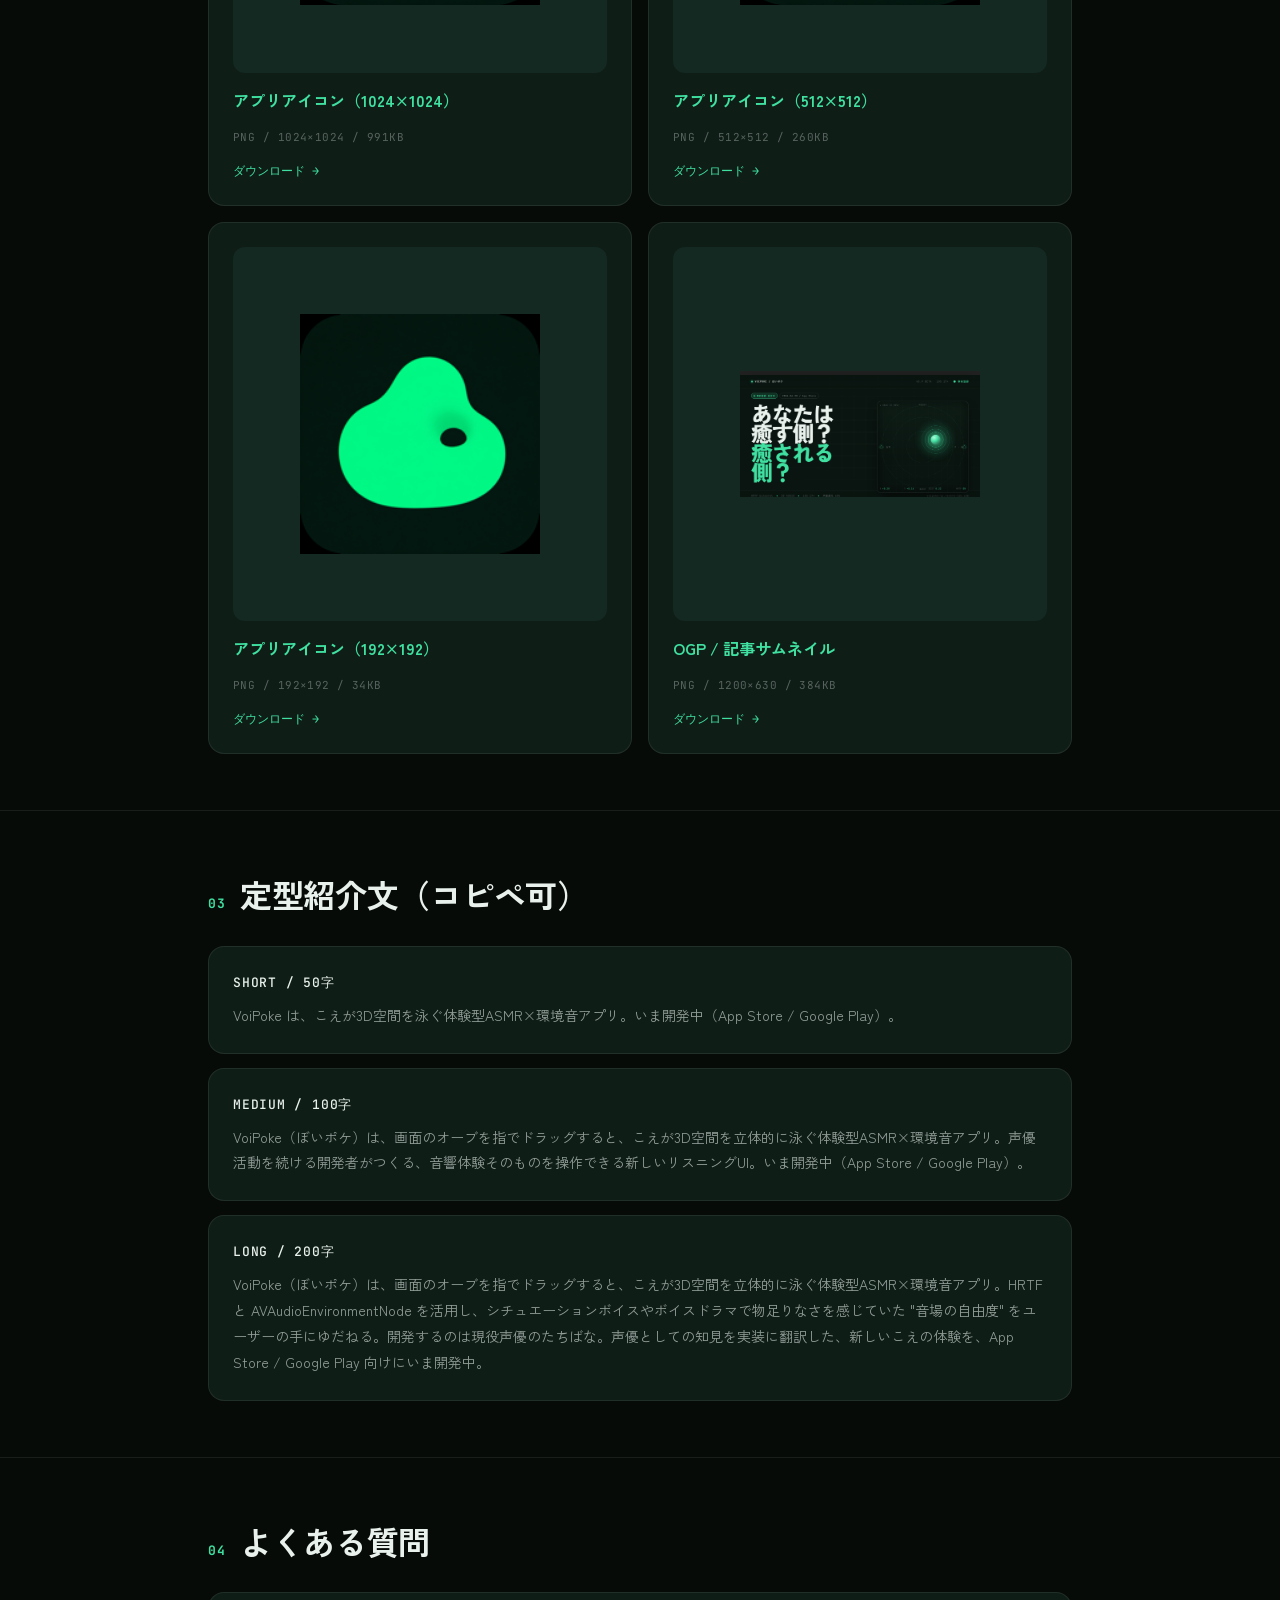
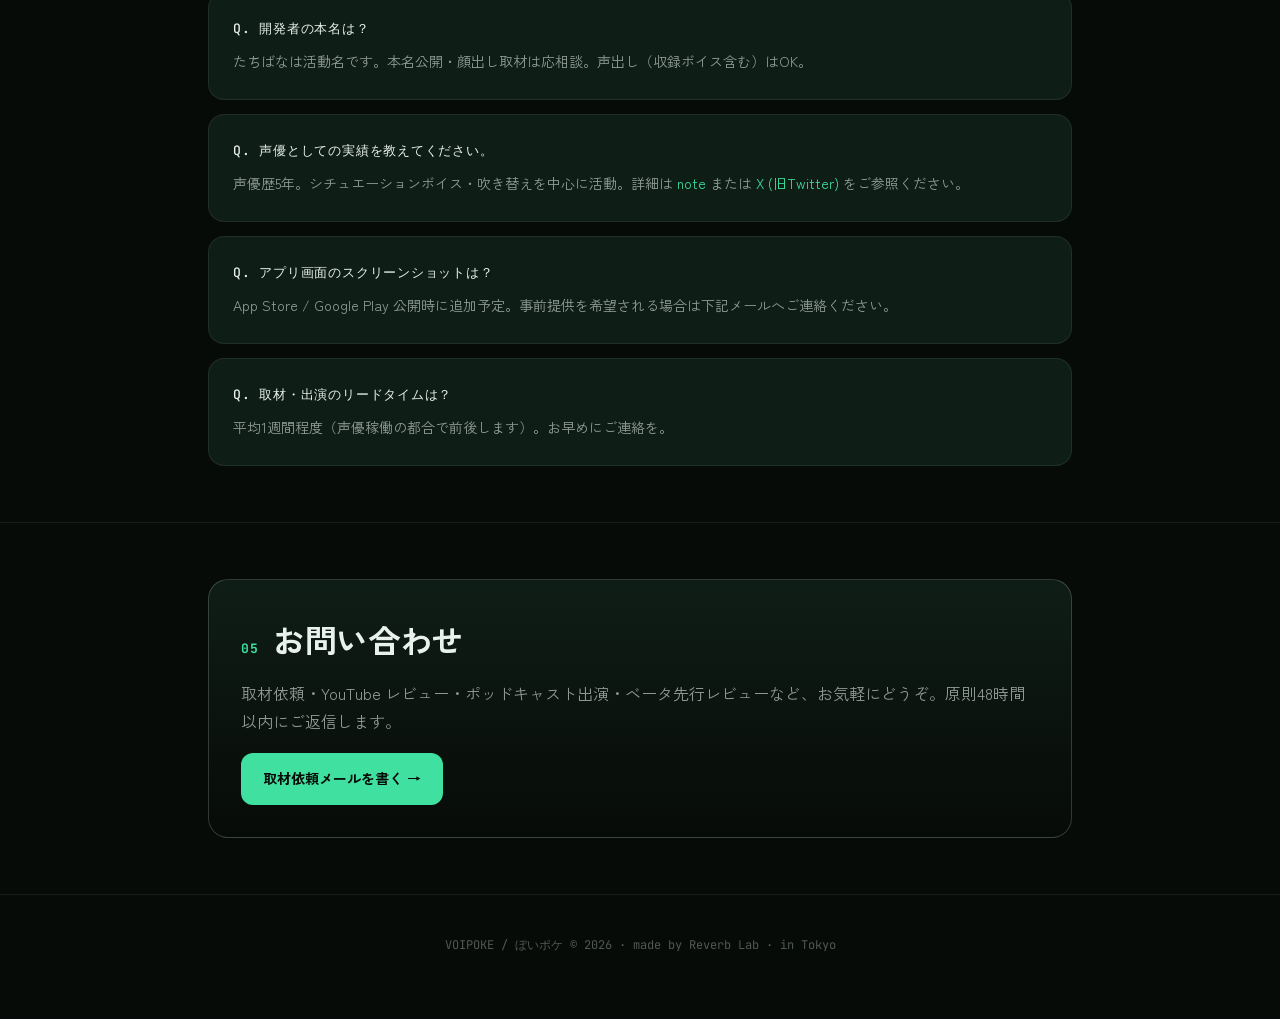
==== commit 778b0731: "fix(lp): 「100ポケ銭もらえる」の吹き出しをLPから外す ポケ銭は配布しない（無償分は換金できず混乱の元）という決定に合わせ、 事前登録フォーム3か所の吹き出しと専用CSS、press の特" ====
--- a/press/index.html
+++ b/press/index.html
@@ -172,7 +172,7 @@
       <dt>開発元</dt><dd>Reverb Lab（個人事業主）</dd>
       <dt>開発者</dt><dd>たちばな（現役声優・声優歴5年）</dd>
       <dt>所在地</dt><dd>東京</dd>
-      <dt>事前登録</dt><dd>500名限定（特典：100ポケ銭プレゼント）</dd>
+      <dt>事前登録</dt><dd>500名限定</dd>
     </dl>
   </div>
 </section>
